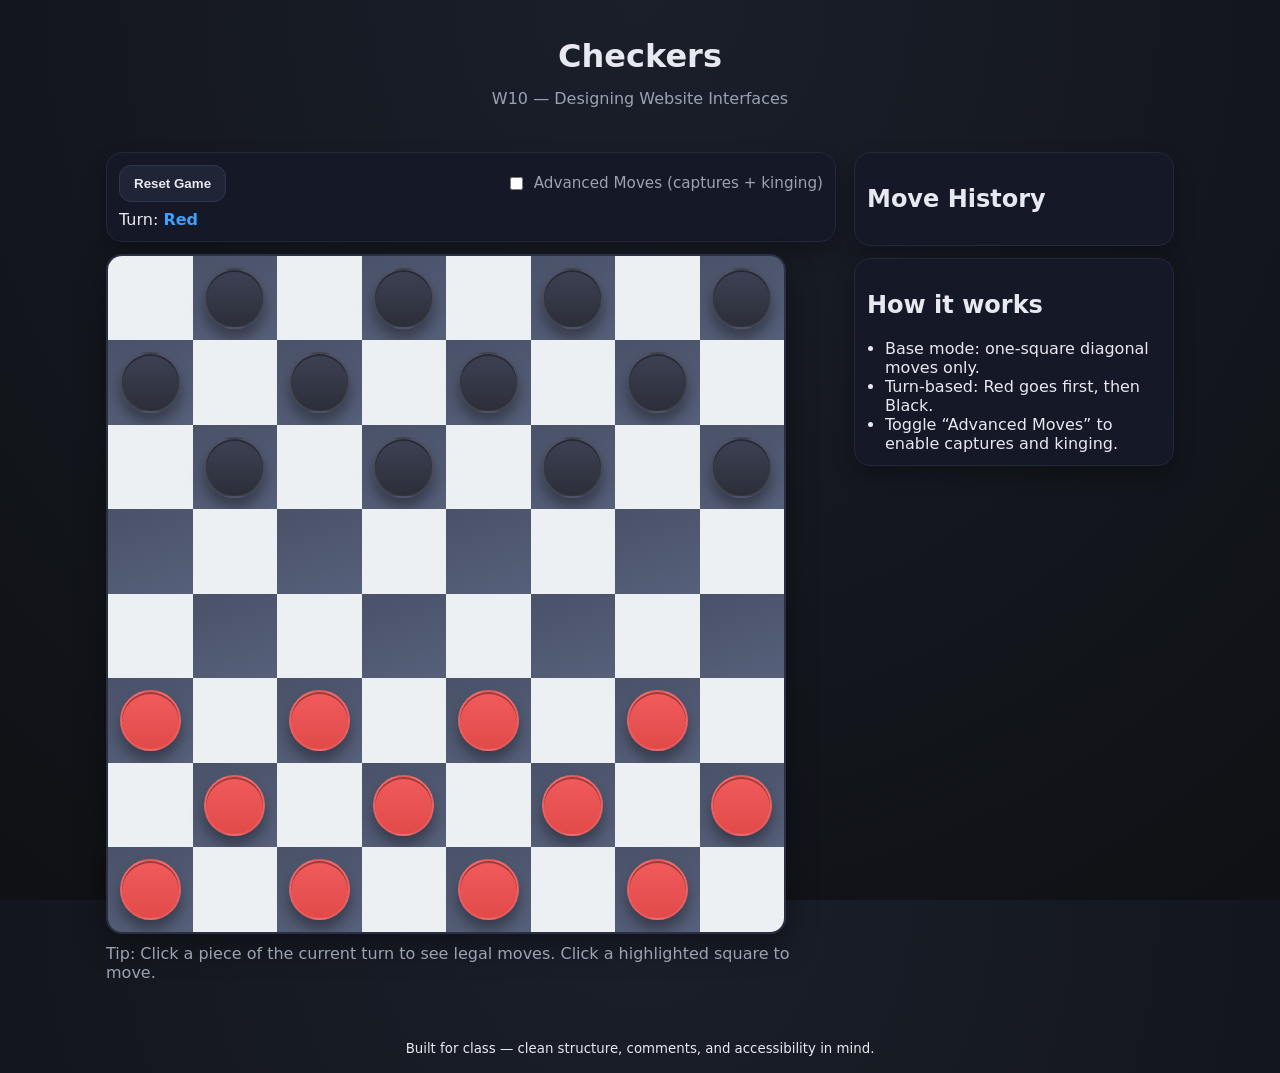
==== Assignment 5/index.html @ 1ee193a5 "created the checkers game Checkers Game!" ====
<!DOCTYPE html>
<html lang="en">
<head>
  <meta charset="UTF-8" />
  <meta name="viewport" content="width=device-width, initial-scale=1" />
  <title>Checkers — W10 Assignment</title>
  <link rel="stylesheet" href="style.css" />
</head>
<body>
  <!-- Header & basic controls -->
  <header class="site-header">
    <h1>Checkers</h1>
    <p class="subtitle">W10 — Designing Website Interfaces</p>
  </header>

  <main class="app">
    <section class="left">
      <!-- Game controls and status -->
      <div class="controls">
        <div class="control-row">
          <button id="resetBtn" aria-label="Reset game">Reset Game</button>
          <label class="toggle">
            <input type="checkbox" id="advancedToggle" />
            <span>Advanced Moves (captures + kinging)</span>
          </label>
        </div>
        <div id="status" class="status" aria-live="polite">
          Turn: <strong id="turnLabel">Red</strong>
        </div>
      </div>

      <!-- Checkerboard container -->
      <div id="board" class="board" role="grid" aria-label="Checkers board"></div>

      <p class="note">
        Tip: Click a piece of the current turn to see legal moves. Click a highlighted square to move.
      </p>
    </section>

    <!-- Move history & help -->
    <aside class="right">
      <div class="panel">
        <h2>Move History</h2>
        <ol id="history" class="history" aria-live="polite"></ol>
      </div>

      <div class="panel">
        <h2>How it works</h2>
        <ul class="help">
          <li>Base mode: one-square diagonal moves only.</li>
          <li>Turn-based: Red goes first, then Black.</li>
          <li>Toggle “Advanced Moves” to enable captures and kinging.</li>
        </ul>
      </div>
    </aside>
  </main>

  <footer class="site-footer">
    <small>Built for class — clean structure, comments, and accessibility in mind.</small>
  </footer>

  <script src="script.js"></script>
</body>
</html>
---- Assignment 5/style.css ----
/* ===== Base page layout ===== */
:root {
  --bg: #0f1115;
  --panel: #151826;
  --text: #e8e8f0;
  --muted: #9aa3b2;
  --accent: #3aa1ff;
  --square-light: #ecf0f3;
  --square-dark: #57607a;
  --highlight: #ffd166;
  --red: #e24a4a;
  --black: #2c2f39;
  --king-ring: #f2f2f2;
}

* { box-sizing: border-box; }

html, body {
  height: 100%;
  margin: 0;
  background: radial-gradient(80% 120% at 50% 0%, #1a1f2a, var(--bg));
  color: var(--text);
  font-family: system-ui, -apple-system, Segoe UI, Roboto, Helvetica, Arial, sans-serif;
}

.site-header, .site-footer {
  text-align: center;
  padding: 16px 12px;
}

.subtitle { color: var(--muted); margin-top: -8px; }

.app {
  display: grid;
  grid-template-columns: 1fr 320px;
  gap: 18px;
  max-width: 1100px;
  padding: 12px 16px 24px;
  margin: 0 auto;
}

@media (max-width: 900px) {
  .app { grid-template-columns: 1fr; }
}

/* ===== Controls & panels ===== */
.controls {
  background: var(--panel);
  border: 1px solid #23283a;
  border-radius: 16px;
  padding: 12px;
  margin-bottom: 12px;
  box-shadow: 0 10px 20px rgba(0,0,0,0.25);
}

.control-row {
  display: flex;
  flex-wrap: wrap;
  gap: 12px;
  align-items: center;
  justify-content: space-between;
}

button {
  appearance: none;
  border: 1px solid #2f3852;
  background: #1f2536;
  color: var(--text);
  padding: 10px 14px;
  border-radius: 12px;
  cursor: pointer;
  font-weight: 600;
}
button:hover { border-color: var(--accent); }

.toggle {
  display: inline-flex;
  align-items: center;
  gap: 8px;
  color: var(--muted);
  font-size: 0.95rem;
}

.status { margin-top: 8px; }
#turnLabel { color: var(--accent); }

.panel {
  background: var(--panel);
  border: 1px solid #23283a;
  border-radius: 16px;
  padding: 12px;
  margin-bottom: 12px;
  box-shadow: 0 10px 20px rgba(0,0,0,0.25);
}

.history {
  margin: 0;
  padding-left: 20px;
  max-height: 280px;
  overflow: auto;
}

.help {
  margin: 0 0 0 18px;
  padding: 0;
}
.note {
  color: var(--muted);
  margin-top: 10px;
}

/* ===== Board ===== */
.board {
  /* 8x8 grid; sized to stay square and responsive */
  width: min(86vw, 680px);
  aspect-ratio: 1 / 1;
  display: grid;
  grid-template-columns: repeat(8, 1fr);
  grid-template-rows: repeat(8, 1fr);
  border-radius: 16px;
  overflow: hidden;
  box-shadow: 0 12px 30px rgba(0,0,0,0.35);
  border: 2px solid #2b2f44;
}

/* Each square (role="gridcell") */
.square {
  position: relative;
  display: grid;
  place-items: center;
  user-select: none;
}
.square.light { background: var(--square-light); }
.square.dark  { background: linear-gradient(160deg, #4a5269, var(--square-dark)); }

/* Coordinate labels for accessibility (visually hidden but readable by AT) */
.square .coord {
  position: absolute;
  inset: 0;
  font-size: 0;
}

/* Highlighted legal destinations */
.square.highlight::after {
  content: "";
  position: absolute;
  width: 36%;
  height: 36%;
  border-radius: 50%;
  background: var(--highlight);
  opacity: 0.85;
  box-shadow: 0 0 0 3px rgba(0,0,0,0.25) inset;
}

/* ===== Pieces ===== */
.piece {
  width: 72%;
  height: 72%;
  border-radius: 50%;
  display: grid;
  place-items: center;
  box-shadow:
    0 2px 0 rgba(0,0,0,0.35) inset,
    0 10px 14px rgba(0,0,0,0.35);
  border: 2px solid rgba(255,255,255,0.09);
  transform: translateZ(0);
}
.piece.red   { background: linear-gradient(180deg, #f15b5b, var(--red)); }
.piece.black { background: linear-gradient(180deg, #3c4154, var(--black)); }

.piece.selected {
  outline: 4px solid var(--accent);
  outline-offset: 2px;
}

/* King ring indicator */
.piece.king {
  box-shadow:
    0 0 0 3px var(--king-ring) inset,
    0 10px 14px rgba(0,0,0,0.35);
}
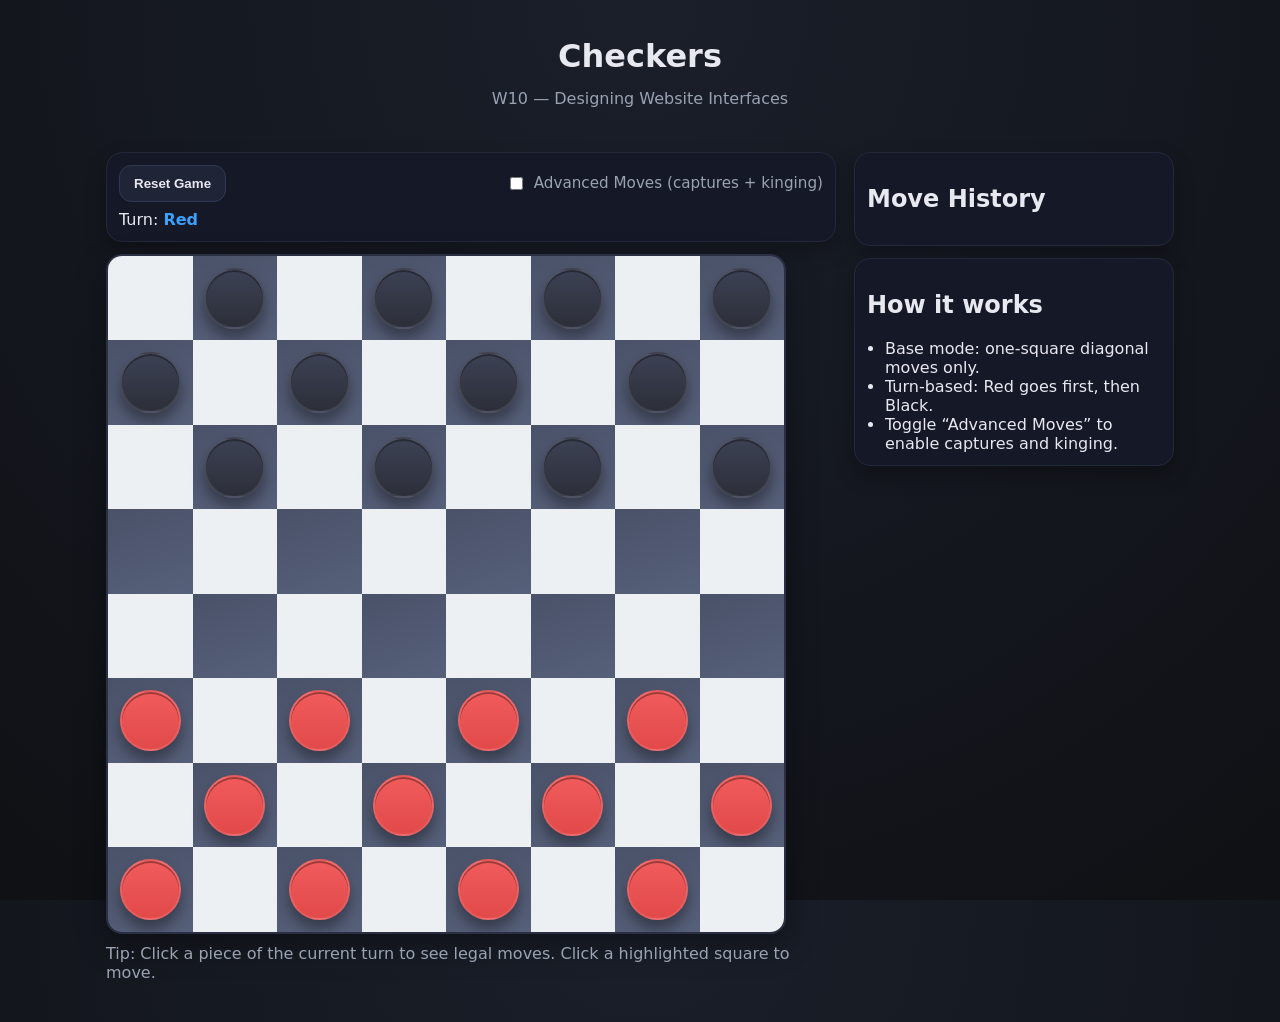
==== commit b2c833ae: "cleaned up some code" ====
--- a/Assignment 5/index.html
+++ b/Assignment 5/index.html
@@ -55,10 +55,6 @@
     </aside>
   </main>
 
-  <footer class="site-footer">
-    <small>Built for class — clean structure, comments, and accessibility in mind.</small>
-  </footer>
-
   <script src="script.js"></script>
 </body>
 </html>
